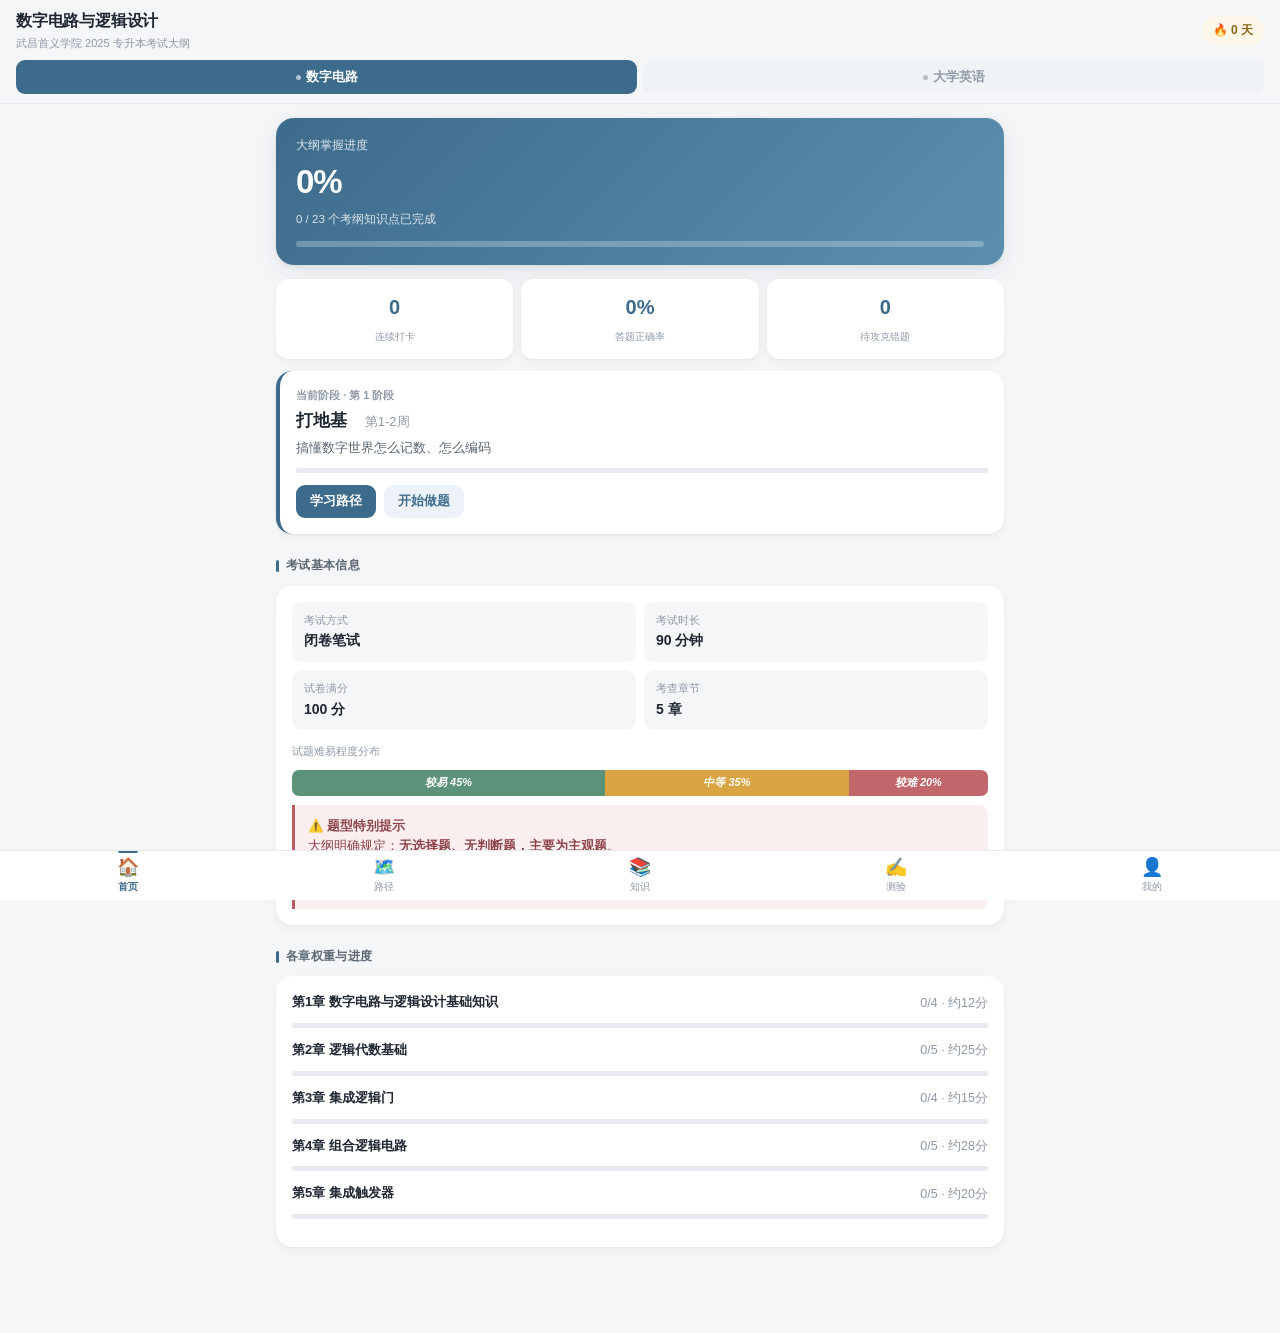
==== web/index.html @ 91a8dfdd "Add kao study web app and iOS scaffold" ====
<!DOCTYPE html>
<html lang="zh-CN">
<head>
<meta charset="UTF-8">
<meta name="viewport" content="width=device-width,initial-scale=1,viewport-fit=cover,maximum-scale=1,user-scalable=no">
<title>专升本备考 · 数电 + 英语</title>
<link rel="stylesheet" href="css/style.css?v=13">
</head>
<body>

<header class="top">
  <div class="top-row">
    <div>
      <h1 id="topTitle">数字电路与逻辑设计</h1>
      <div class="sub" id="topSub">武昌首义学院 2025 专升本考试大纲</div>
    </div>
    <div class="streak" id="streak">🔥 0 天</div>
  </div>
  <div class="subj">
    <button data-s="dl" class="on"><span class="dot"></span>数字电路</button>
    <button data-s="en"><span class="dot"></span>大学英语</button>
  </div>
</header>

<main>
  <section class="page on" id="p-home"></section>
  <section class="page" id="p-path"></section>
  <section class="page" id="p-map"></section>
  <section class="page" id="p-quiz"></section>
  <section class="page" id="p-me"></section>
</main>

<nav class="nav">
  <button class="on" data-p="home"><span class="ic">🏠</span>首页</button>
  <button data-p="path"><span class="ic">🗺️</span>路径</button>
  <button data-p="map"><span class="ic">📚</span>知识</button>
  <button data-p="quiz"><span class="ic">✍️</span>测验</button>
  <button data-p="me"><span class="ic">👤</span>我的</button>
</nav>

<div class="toast" id="toast"></div>

<script src="js/syllabus.js?v=13"></script>
<script src="js/quiz.js?v=13"></script>
<script src="js/dl_lessons.js?v=13"></script>
<script src="js/english.js?v=13"></script>
<script src="js/vocab_ext.js?v=13"></script>
<script src="js/engine.js?v=13"></script>
<script src="js/app.js?v=13"></script>
</body>
</html>
---- web/css/style.css ----
:root{
  /* 中性基底 */
  --bg:#f5f6f8; --card:#fff; --ink:#1f2733; --ink2:#5b6673; --ink3:#8e99a6;
  --line:#e6eaee; --line2:#f0f3f6;
  /* 主题色：数电=靛蓝 / 英语=赭橙 */
  --brand:#3d6b8c; --brand2:#5b8fb0; --brand-l:#ecf2f7;
  --en:#b5703c; --en2:#c98a5a; --en-l:#faf1e9;
  --warm:#c9992e; --warm-l:#fdf7e9;
  --ok:#4f8a6b; --ok-l:#eaf3ee;
  --bad:#b85c62; --bad-l:#faeeef;
  --sh:0 1px 2px rgba(31,39,51,.05),0 3px 12px rgba(31,39,51,.045);
  --sh2:0 2px 6px rgba(31,39,51,.07),0 8px 28px rgba(31,39,51,.07);
  --r:16px; --r2:12px;
}
/* 英语模式整体换色 */
body.en-mode{--brand:var(--en);--brand2:var(--en2);--brand-l:var(--en-l)}

*{margin:0;padding:0;box-sizing:border-box;-webkit-tap-highlight-color:transparent}
body{font-family:-apple-system,BlinkMacSystemFont,'PingFang SC','Helvetica Neue',sans-serif;
  background:var(--bg);color:var(--ink);line-height:1.6;font-size:15px;
  padding-bottom:calc(60px + env(safe-area-inset-bottom));-webkit-font-smoothing:antialiased}

/* ========== 顶栏 ========== */
.top{position:sticky;top:0;z-index:90;background:var(--bg);
  border-bottom:1px solid var(--line);padding:calc(8px + env(safe-area-inset-top)) 16px 0}
.top-row{display:flex;justify-content:space-between;align-items:center;gap:10px;padding-bottom:8px}
.top h1{font-size:16px;font-weight:600;letter-spacing:-.2px}
.top .sub{font-size:11px;color:var(--ink3);margin-top:1px}
.streak{background:var(--warm-l);color:#8a6417;border-radius:20px;padding:5px 11px;
  font-size:12px;font-weight:600;white-space:nowrap}

/* 科目切换 */
.subj{display:flex;gap:6px;padding-bottom:9px}
.subj button{flex:1;border:none;background:var(--line2);color:var(--ink3);
  padding:8px 6px;border-radius:9px;font-size:13px;font-weight:600;font-family:inherit;
  cursor:pointer;transition:all .2s;display:flex;align-items:center;justify-content:center;gap:5px}
.subj button.on{background:var(--brand);color:#fff}
.subj .dot{width:5px;height:5px;border-radius:50%;background:currentColor;opacity:.6}

/* ========== 底部导航 ========== */
.nav{position:fixed;bottom:0;left:0;right:0;z-index:100;display:flex;
  background:#fff;border-top:1px solid var(--line);padding-bottom:env(safe-area-inset-bottom)}
.nav button{flex:1;background:none;border:none;padding:7px 2px 6px;cursor:pointer;
  display:flex;flex-direction:column;align-items:center;gap:2px;
  color:var(--ink3);font-size:10px;font-family:inherit;transition:color .18s;position:relative}
.nav button.on{color:var(--brand);font-weight:600}
.nav button.on::before{content:'';position:absolute;top:0;left:50%;transform:translateX(-50%);
  width:20px;height:2px;background:var(--brand);border-radius:0 0 2px 2px}
.nav .ic{font-size:18px;line-height:1.1}

/* ========== 通用 ========== */
main{padding:14px 16px;max-width:760px;margin:0 auto}
.page{display:none}
.page.on{display:block;opacity:1}
.card{background:var(--card);border-radius:var(--r);padding:16px;box-shadow:var(--sh);margin-bottom:12px}
.card.flat{box-shadow:none;border:1px solid var(--line)}
.sec-t{font-size:12px;font-weight:700;color:var(--ink2);margin:22px 0 10px;
  display:flex;align-items:center;gap:7px;letter-spacing:.3px}
.sec-t::before{content:'';width:3px;height:12px;background:var(--brand);border-radius:2px}
.muted{color:var(--ink3);font-size:12.5px}
.btn{background:var(--brand);color:#fff;border:none;border-radius:10px;padding:11px 18px;
  font-size:14px;font-weight:600;cursor:pointer;font-family:inherit;transition:opacity .15s}
.btn:active{opacity:.72}
.btn.ghost{background:var(--brand-l);color:var(--brand)}
.btn.line{background:none;border:1.5px solid var(--line);color:var(--ink2)}
.btn.sm{padding:8px 14px;font-size:12.5px;border-radius:9px}
.btn.full{width:100%}
.btn:disabled{opacity:.38}
.row{display:flex;gap:8px;flex-wrap:wrap}
.spread{display:flex;justify-content:space-between;align-items:center;gap:10px}

/* ========== Hero ========== */
.hero{background:linear-gradient(135deg,var(--brand),var(--brand2));color:#fff;
  border-radius:18px;padding:18px 20px;margin-bottom:14px;box-shadow:var(--sh2)}
.hero .lbl{font-size:11.5px;opacity:.85;font-weight:500}
.hero .big{font-size:33px;font-weight:700;letter-spacing:-1px;margin:1px 0 2px;font-variant-numeric:tabular-nums}
.hero .note{font-size:11.5px;opacity:.82}
.prog{height:6px;background:rgba(255,255,255,.25);border-radius:3px;overflow:hidden;margin-top:12px}
.prog i{display:block;height:100%;background:#fff;border-radius:3px;transition:width .5s ease}
.grid3{display:grid;grid-template-columns:repeat(3,1fr);gap:8px;margin-bottom:12px}
.stat{background:var(--card);border-radius:var(--r2);padding:12px 6px;text-align:center;box-shadow:var(--sh)}
.stat b{display:block;font-size:20px;font-weight:700;color:var(--brand);font-variant-numeric:tabular-nums}
.stat span{font-size:10px;color:var(--ink3)}

/* ========== 考纲信息 ========== */
.meta-grid{display:grid;grid-template-columns:1fr 1fr;gap:8px}
.meta{background:var(--bg);border-radius:10px;padding:10px 12px}
.meta .k{font-size:10.5px;color:var(--ink3)}
.meta .v{font-size:14px;font-weight:700;margin-top:1px}
.diffbar{display:flex;height:26px;border-radius:7px;overflow:hidden;margin:9px 0}
.diffbar i{display:flex;align-items:center;justify-content:center;color:#fff;font-size:11px;font-weight:700}
.warnbox{background:var(--bad-l);border-left:3px solid var(--bad);border-radius:0 9px 9px 0;
  padding:11px 13px;font-size:12.5px;color:#8d4247;line-height:1.65}
.tipbox{background:var(--warm-l);border-radius:10px;padding:10px 12px;font-size:12px;
  color:#856016;line-height:1.65}
.infobox{background:var(--brand-l);border-radius:10px;padding:11px 13px;font-size:12.5px;
  color:var(--ink2);line-height:1.7}

/* ========== 阶段路径 ========== */
.stage{background:var(--card);border-radius:var(--r);padding:15px;box-shadow:var(--sh);
  margin-bottom:10px;border-left:4px solid var(--line)}
.stage.act{border-left-color:var(--brand)}
.stage.done{border-left-color:var(--ok)}
.stage-n{font-size:10px;color:var(--ink3);font-weight:700;letter-spacing:.6px}
.stage-t{font-size:16px;font-weight:700;margin:2px 0}
.stage-g{font-size:12.5px;color:var(--ink2)}
.badge{font-size:10px;padding:3px 9px;border-radius:20px;background:var(--brand-l);
  color:var(--brand);font-weight:700;white-space:nowrap}
.badge.ok{background:var(--ok-l);color:var(--ok)}
.badge.idle{background:var(--line2);color:var(--ink3)}
.miniprog{height:5px;background:var(--line);border-radius:3px;overflow:hidden;margin-top:10px}
.miniprog i{display:block;height:100%;background:var(--brand);border-radius:3px;transition:width .4s}
.tasks{list-style:none;margin-top:9px}
.tasks li{font-size:12.5px;color:var(--ink2);padding:3px 0 3px 16px;position:relative}
.tasks li::before{content:'○';position:absolute;left:0;color:var(--brand2);font-size:11px}

/* ========== 折叠面板（导图/章节共用） ========== */
.fold{background:var(--card);border-radius:var(--r);box-shadow:var(--sh);margin-bottom:10px;overflow:hidden}
.fold-h{padding:14px 15px;cursor:pointer;display:flex;align-items:center;gap:11px}
.fold-h:active{background:var(--line2)}
.fold-num{width:30px;height:30px;border-radius:9px;background:var(--brand-l);color:var(--brand);
  display:flex;align-items:center;justify-content:center;font-weight:700;font-size:14px;flex-shrink:0}
.fold-t{font-size:15px;font-weight:600;flex:1;line-height:1.35}
.fold-m{font-size:11px;color:var(--ink3);margin-top:2px}
.fold-b{display:none;padding:0 15px 14px}
.fold.open .fold-b{display:block}
.fold.open .arw{transform:rotate(90deg)}
.arw{color:var(--ink3);transition:transform .25s;font-size:15px;flex-shrink:0}

/* 大纲原文引用 */
.raw{background:var(--bg);border-radius:9px;padding:10px 12px;font-size:12px;
  color:var(--ink2);margin:11px 0;line-height:1.7;border-left:2px solid var(--line)}
.raw b{color:var(--brand);font-size:10.5px;letter-spacing:.3px}

/* 知识点卡 */
.node{border:1px solid var(--line);border-radius:var(--r2);padding:12px;margin-bottom:8px}
.node.done{border-color:var(--ok);background:var(--ok-l)}
.node-h{display:flex;align-items:center;gap:9px;margin-bottom:6px}
.node-t{font-size:14px;font-weight:600;flex:1;line-height:1.35}
.chk{width:21px;height:21px;border-radius:50%;border:2px solid var(--line);cursor:pointer;
  display:flex;align-items:center;justify-content:center;font-size:11px;color:transparent;
  flex-shrink:0;transition:all .2s;background:#fff}
.node.done .chk{background:var(--ok);border-color:var(--ok);color:#fff}
.lvtag{font-size:9px;padding:2px 7px;border-radius:10px;color:#fff;font-weight:700;flex-shrink:0}
.pts{list-style:none;margin-top:7px}
.pts li{font-size:12.5px;color:var(--ink2);padding:4px 0 4px 15px;position:relative;line-height:1.6}
.pts li::before{content:'▸';position:absolute;left:0;color:var(--brand2);font-size:10px;top:5px}
.exam{background:var(--warm-l);border-radius:8px;padding:8px 11px;font-size:11.5px;
  color:#856016;margin-top:8px;line-height:1.6}

/* ========== 思维导图（紧凑树） ========== */
.mmtip{font-size:12px;color:var(--ink2);line-height:1.7}
.mtree{margin-top:4px}
.mroot{display:inline-block;background:linear-gradient(135deg,var(--brand),var(--brand2));
  color:#fff;padding:8px 15px;border-radius:10px;font-weight:700;font-size:14px;margin-bottom:4px}
.mbr{margin-left:13px;padding-left:15px;border-left:2px solid var(--line);padding-top:7px}
.mnode{display:inline-flex;align-items:center;gap:6px;background:var(--brand-l);color:var(--brand);
  padding:6px 12px;border-radius:8px;font-size:13px;font-weight:600;margin-bottom:4px;
  cursor:pointer;position:relative;max-width:100%}
.mnode::before{content:'';position:absolute;left:-15px;top:50%;width:13px;height:2px;background:var(--line)}
.mnode.d{background:var(--ok-l);color:var(--ok)}
.mnode.n{background:var(--line2);color:var(--ink2)}
.mleaf{display:block;font-size:12px;color:var(--ink2);padding:3px 0 3px 13px;position:relative;line-height:1.55}
.mleaf::before{content:'';position:absolute;left:0;top:11px;width:6px;height:6px;
  border-radius:50%;background:var(--brand2);opacity:.45}

/* ========== 测验 ========== */
.qmeta{display:flex;justify-content:space-between;align-items:center;margin-bottom:10px;gap:10px}
.dtag{font-size:10.5px;padding:3px 9px;border-radius:20px;font-weight:700;color:#fff;flex-shrink:0}
.qtxt{font-size:16px;font-weight:600;line-height:1.7;margin-bottom:13px;white-space:pre-wrap;letter-spacing:-.1px}
.ans-in{width:100%;border:1.5px solid var(--line);border-radius:10px;padding:11px 13px;
  font-size:14px;font-family:'SF Mono',Menlo,monospace;background:var(--bg);resize:vertical;
  min-height:50px;color:var(--ink);outline:none;transition:border-color .2s}
.ans-in:focus{border-color:var(--brand2);background:#fff}
.sol{background:var(--bg);border-radius:var(--r2);padding:13px;margin-top:12px;display:none}
.sol.on{display:block}
.sol-t{font-size:10.5px;color:var(--ink3);font-weight:700;margin-bottom:6px;letter-spacing:.5px}
.sol pre{font-family:'SF Mono',Menlo,monospace;font-size:12.5px;line-height:1.85;
  white-space:pre-wrap;color:var(--ink);word-break:break-word}
.hintbox{background:var(--warm-l);border-radius:9px;padding:10px 12px;font-size:12.5px;
  color:#856016;margin-top:10px;display:none;line-height:1.6}
.hintbox.on{display:block}
.selfrate{display:flex;gap:7px;margin-top:12px}
.selfrate button{flex:1;padding:10px 4px;border-radius:9px;border:1.5px solid var(--line);
  background:#fff;font-size:12.5px;cursor:pointer;font-family:inherit;font-weight:600;
  transition:transform .15s;line-height:1.35}
.selfrate button:active{transform:scale(.96)}
.sr-bad{color:var(--bad);border-color:#eed4d6!important}
.sr-mid{color:var(--warm);border-color:#f2e3bc!important}
.sr-ok{color:var(--ok);border-color:#c9e0d3!important}

/* ========== 闪卡 ========== */
.flash{background:var(--card);border-radius:20px;box-shadow:var(--sh2);padding:30px 20px;
  min-height:220px;display:flex;flex-direction:column;align-items:center;justify-content:center;
  text-align:center;cursor:pointer;margin-bottom:12px;position:relative}
.flash .w{font-size:32px;font-weight:700;letter-spacing:-.5px;word-break:break-word}
.flash .ph{font-size:14px;color:var(--ink3);margin-top:7px;font-family:'SF Mono',Menlo,monospace}
.flash .mean{font-size:19px;color:var(--brand);font-weight:600;margin-top:16px;line-height:1.5}
.flash .flip-tip{position:absolute;bottom:13px;font-size:11px;color:var(--ink3)}
.flash .lv{position:absolute;top:13px;right:15px;font-size:10px;padding:2px 8px;
  border-radius:10px;background:var(--brand-l);color:var(--brand);font-weight:700}

/* 词汇列表 */
.wlist{max-height:none}
.witem{display:flex;align-items:center;gap:11px;padding:11px 13px;border-bottom:1px solid var(--line2)}
.witem:last-child{border-bottom:none}
.witem .wl{flex:1;min-width:0}
.witem .ww{font-size:15px;font-weight:600}
.witem .wp{font-size:11px;color:var(--ink3);font-family:'SF Mono',Menlo,monospace}
.witem .wm{font-size:12.5px;color:var(--ink2);margin-top:2px;line-height:1.5}
.witem .wbtn{width:30px;height:30px;border-radius:8px;border:1px solid var(--line);
  background:#fff;cursor:pointer;font-size:13px;flex-shrink:0;color:var(--ink3)}
.witem.known .wbtn{background:var(--ok);border-color:var(--ok);color:#fff}
.srch{width:100%;border:1.5px solid var(--line);border-radius:10px;padding:10px 13px;
  font-size:14px;font-family:inherit;background:#fff;outline:none;margin-bottom:10px}
.srch:focus{border-color:var(--brand2)}
.azbar{display:flex;flex-wrap:wrap;gap:4px;margin-bottom:10px}
.azbar span{width:26px;height:26px;border-radius:6px;background:var(--card);border:1px solid var(--line);
  display:flex;align-items:center;justify-content:center;font-size:11px;font-weight:600;
  color:var(--ink2);cursor:pointer}
.azbar span.on{background:var(--brand);color:#fff;border-color:var(--brand)}

/* 语法卡 */
.gpt{display:flex;gap:9px;padding:8px 0;border-bottom:1px solid var(--line2);font-size:12.5px}
.gpt:last-child{border-bottom:none}
.gpt .k{color:var(--brand);font-weight:700;flex-shrink:0;min-width:78px;line-height:1.55}
.gpt .v{color:var(--ink2);line-height:1.65;flex:1}
.why{background:var(--brand-l);border-radius:9px;padding:10px 12px;font-size:12.5px;
  color:var(--ink2);line-height:1.65;margin-bottom:10px}
.must{font-size:9px;padding:2px 7px;border-radius:9px;background:var(--bad);color:#fff;font-weight:700}

/* ========== 其他 ========== */
.empty{text-align:center;padding:42px 20px;color:var(--ink3)}
.empty .e{font-size:38px;margin-bottom:11px;opacity:.45}
.empty p{font-size:13px;line-height:1.75}
.ref{border:1px solid var(--line);border-radius:var(--r2);padding:13px;margin-bottom:9px}
.ref.main{border-color:var(--brand2);background:var(--brand-l)}
.ref-t{font-size:14.5px;font-weight:700;margin-bottom:2px}
.ref-a{font-size:12px;color:var(--ink2)}
.ref-p{font-size:11.5px;color:var(--ink3);margin-top:2px}
.ref-tag{display:inline-block;font-size:9.5px;background:var(--brand);color:#fff;
  padding:2px 8px;border-radius:10px;margin-bottom:5px;font-weight:700}
.wrong{border-left:3px solid var(--bad);background:var(--card);border-radius:0 10px 10px 0;
  padding:12px 13px;margin-bottom:8px;box-shadow:var(--sh)}
.wrong-q{font-size:13.5px;font-weight:500;line-height:1.6}
.wrong-m{font-size:11px;color:var(--ink3);margin-top:6px;display:flex;
  justify-content:space-between;align-items:center;gap:8px}
.chip{display:inline-block;font-size:11.5px;padding:5px 11px;border-radius:16px;
  background:var(--card);color:var(--ink2);margin:0 5px 5px 0;cursor:pointer;
  border:1px solid var(--line);transition:all .18s}
.chip.on{background:var(--brand);color:#fff;border-color:var(--brand)}
.toast{position:fixed;bottom:74px;left:50%;transform:translateX(-50%) translateY(12px);
  background:rgba(31,39,51,.95);color:#fff;padding:10px 20px;border-radius:22px;font-size:13px;
  z-index:300;opacity:0;transition:all .26s;pointer-events:none;max-width:80%;text-align:center}
.toast.on{opacity:1;transform:translateX(-50%) translateY(0)}
.tabs{display:flex;gap:6px;margin-bottom:12px;overflow-x:auto;padding-bottom:2px}
.tabs button{border:none;background:var(--card);color:var(--ink2);padding:8px 14px;
  border-radius:9px;font-size:12.5px;font-weight:600;font-family:inherit;cursor:pointer;
  white-space:nowrap;border:1px solid var(--line)}
.tabs button.on{background:var(--brand);color:#fff;border-color:var(--brand)}

/* ========== 朗读按钮 ========== */
.spk{background:var(--brand-l);color:var(--brand);border:none;border-radius:18px;
  padding:6px 13px;font-size:12.5px;font-weight:600;font-family:inherit;cursor:pointer;
  margin:9px 4px 0;transition:opacity .15s}
.spk:active{opacity:.6}

/* ========== SM-2 评分按钮 ========== */
.srs-grade{display:grid;grid-template-columns:1fr 1fr;gap:8px}
.srs-grade button{padding:12px 6px;border-radius:11px;border:1.5px solid var(--line);
  background:#fff;font-family:inherit;font-size:13.5px;font-weight:600;cursor:pointer;
  display:flex;flex-direction:column;align-items:center;gap:3px;transition:transform .15s}
.srs-grade button:active{transform:scale(.96)}
.srs-grade span{font-size:10.5px;font-weight:500;color:var(--ink3)}
.srs-grade .g0{color:var(--bad);border-color:#eed4d6}
.srs-grade .g1{color:#c9992e;border-color:#f2e3bc}
.srs-grade .g2{color:var(--brand);border-color:#cfe0ec}
.srs-grade .g3{color:var(--ok);border-color:#c9e0d3}

/* ========== 测试题面 ========== */
.qword{text-align:center;padding:14px 0 4px}
.qword .qw{font-size:27px;font-weight:700;letter-spacing:-.4px;word-break:break-word;line-height:1.35}
.qword .qph{font-size:13px;color:var(--ink3);font-family:'SF Mono',Menlo,monospace;margin-top:4px}

/* 选项 */
.opts{display:flex;flex-direction:column;gap:8px;margin-top:14px}
.opt{display:flex;align-items:center;gap:10px;padding:12px 13px;border-radius:11px;
  border:1.5px solid var(--line);background:#fff;cursor:pointer;font-family:inherit;
  text-align:left;transition:all .16s;width:100%}
.opt:active{transform:scale(.985)}
.opt .oi{width:23px;height:23px;border-radius:50%;background:var(--line2);color:var(--ink2);
  display:flex;align-items:center;justify-content:center;font-size:11.5px;font-weight:700;flex-shrink:0}
.opt .ot{font-size:14.5px;color:var(--ink);line-height:1.5;flex:1}
.opt.ok{border-color:var(--ok);background:var(--ok-l)}
.opt.ok .oi{background:var(--ok);color:#fff}
.opt.no{border-color:var(--bad);background:var(--bad-l)}
.opt.no .oi{background:var(--bad);color:#fff}
.opt:disabled{cursor:default}

/* 反馈框 */
.fb{border-radius:11px;padding:12px 13px;margin-top:13px}
.fb.ok{background:var(--ok-l);border-left:3px solid var(--ok)}
.fb.no{background:var(--bad-l);border-left:3px solid var(--bad)}
.fb-h{font-size:13.5px;font-weight:700;margin-bottom:5px}
.fb.ok .fb-h{color:var(--ok)}
.fb.no .fb-h{color:var(--bad)}
.fb-b{font-size:13px;color:var(--ink2);line-height:1.6}
.fb-b b{color:var(--ink);font-size:15px}

/* ========== 每日计划 ========== */
.goal-btn{background:rgba(255,255,255,.22);color:#fff;border:none;border-radius:16px;
  padding:6px 13px;font-size:12px;font-weight:600;font-family:inherit;cursor:pointer}
.goal-btn:active{opacity:.7}
.plan-split{display:flex;align-items:center;background:var(--bg);border-radius:12px;padding:13px 6px}
.ps-item{flex:1;text-align:center}
.ps-item b{display:block;font-size:22px;font-weight:700;font-variant-numeric:tabular-nums;line-height:1.2}
.ps-item span{font-size:11px;color:var(--ink3)}
.ps-sep{width:1px;height:26px;background:var(--line)}

/* 熟练度条 */
.fambar{display:flex;height:12px;border-radius:6px;overflow:hidden;margin-bottom:13px;background:var(--line2)}
.fambar i{display:block;transition:width .5s}
.famlist{display:flex;flex-direction:column}
.famrow{display:flex;align-items:center;gap:9px;padding:11px 2px;
  border-bottom:1px solid var(--line2);cursor:pointer}
.famrow:last-child{border-bottom:none}
.famrow:active{background:var(--bg)}
.fdot{width:10px;height:10px;border-radius:50%;flex-shrink:0}
.fname{font-size:14px;font-weight:600;min-width:36px}
.fdesc{font-size:11.5px;color:var(--ink3);flex:1}
.fnum{font-size:15px;font-weight:700;font-variant-numeric:tabular-nums;color:var(--ink2)}
.famrow .arw{font-size:14px}
.wsrs{font-size:11px;color:var(--ink3);margin-top:3px}

/* 柱状图 */
.chart{display:flex;align-items:flex-end;justify-content:space-between;gap:5px;
  height:118px;padding:0 2px}
.cbar{flex:1;display:flex;flex-direction:column;align-items:center;justify-content:flex-end;height:100%}
.cval{font-size:10px;color:var(--ink3);margin-bottom:3px;font-variant-numeric:tabular-nums;min-height:13px}
.cstack{width:100%;max-width:30px;display:flex;flex-direction:column-reverse;
  border-radius:5px;overflow:hidden;background:var(--line2)}
.cstack i{display:block;width:100%}
.cday{font-size:10.5px;color:var(--ink3);margin-top:6px}
.legend{display:flex;align-items:center;gap:14px;margin-top:12px;padding-top:11px;
  border-top:1px solid var(--line2);font-size:11.5px;color:var(--ink2)}
.legend span{display:flex;align-items:center;gap:5px}
.legend i{width:9px;height:9px;border-radius:2px;display:block}

/* 今日词表 */
.tw-h{font-size:12.5px;font-weight:700;color:var(--ink2);margin-bottom:8px}
.twrap{display:flex;flex-wrap:wrap;gap:6px}
.wchip{font-size:12.5px;padding:5px 10px;border-radius:8px;border:1px solid;
  cursor:pointer;font-weight:500}
.wchip:active{opacity:.6}

/* 学习卡 */
.stag{display:inline-block;font-size:11px;font-weight:700;padding:4px 10px;
  border-radius:14px;background:var(--brand-l);color:var(--brand)}
.smean{text-align:center;font-size:20px;font-weight:600;color:var(--brand);
  margin-top:16px;line-height:1.5;padding:0 6px}
.ftag{font-size:10.5px;padding:3px 9px;border-radius:12px;font-weight:700;white-space:nowrap}
.goal-modal{position:fixed;inset:0;z-index:400;background:rgba(31,39,51,.35);display:flex;align-items:flex-end;justify-content:center}
.goal-sheet{background:#fff;border-radius:18px 18px 0 0;padding:22px 18px calc(22px + env(safe-area-inset-bottom));width:100%;max-width:760px;box-shadow:0 -8px 30px rgba(31,39,51,.15)}
.goal-title{font-size:18px;font-weight:700;margin-bottom:4px}.goal-sheet input{width:100%;font-size:26px;font-weight:700;text-align:center;border:1.5px solid var(--line);border-radius:11px;padding:10px;margin:16px 0;outline:none;color:var(--brand)}.goal-sheet .btn{flex:1}

/* ========== 专业课二级讲解页 ========== */
.detail-modal{position:fixed;inset:0;z-index:450;background:rgba(31,39,51,.38);display:flex;align-items:flex-end;justify-content:center}
.detail-sheet{background:#fff;border-radius:20px 20px 0 0;width:100%;max-width:760px;max-height:90vh;overflow:auto;padding:20px 18px calc(22px + env(safe-area-inset-bottom));box-shadow:0 -8px 30px rgba(31,39,51,.18)}
.detail-ch{font-size:11px;color:var(--ink3)}.detail-title{font-size:19px;font-weight:700;margin-top:3px}.close-detail{width:30px;height:30px;border:0;border-radius:50%;background:var(--line2);font-size:23px;color:var(--ink2)}
.detail-level{font-size:12px;font-weight:700;margin:12px 0}.detail-section{background:var(--bg);border-radius:11px;padding:12px 13px;margin:9px 0;font-size:12.5px;color:var(--ink2);line-height:1.75}.detail-section>b{color:var(--brand);font-size:12px}.detail-section p{margin-top:4px}.detail-section ul{padding-left:19px;margin-top:4px}
.lesson-goal{background:var(--brand-l);border-radius:11px;padding:13px;margin:10px 0;font-size:13px;color:var(--ink2);line-height:1.7}.lesson-goal b{color:var(--brand)}
.lesson-step{display:flex;gap:10px;border-bottom:1px solid var(--line2);padding:12px 2px;font-size:13px;color:var(--ink2);line-height:1.75}.step-no{width:24px;height:24px;border-radius:50%;background:var(--brand);color:#fff;display:flex;align-items:center;justify-content:center;font-weight:700;flex-shrink:0}.lesson-step b{color:var(--ink);font-size:13.5px}.lesson-step p{margin-top:3px}
.lesson-example{background:var(--warm-l);border-radius:11px;padding:13px;margin:11px 0;font-size:13px;color:#765516;line-height:1.75}.lesson-example b{color:#9a711e}.lesson-example p{margin-top:4px}.lesson-check{background:var(--ok-l);border-radius:11px;padding:13px;margin:11px 0;font-size:13px;color:var(--ink2);line-height:1.7}.lesson-check b{color:var(--ok)}.lesson-check p{margin:4px 0 8px}.lesson-next{display:flex;justify-content:space-between;align-items:center;padding:12px 2px;margin-bottom:10px;font-size:12px;color:var(--ink3)}.lesson-next b{color:var(--brand);font-size:13px}
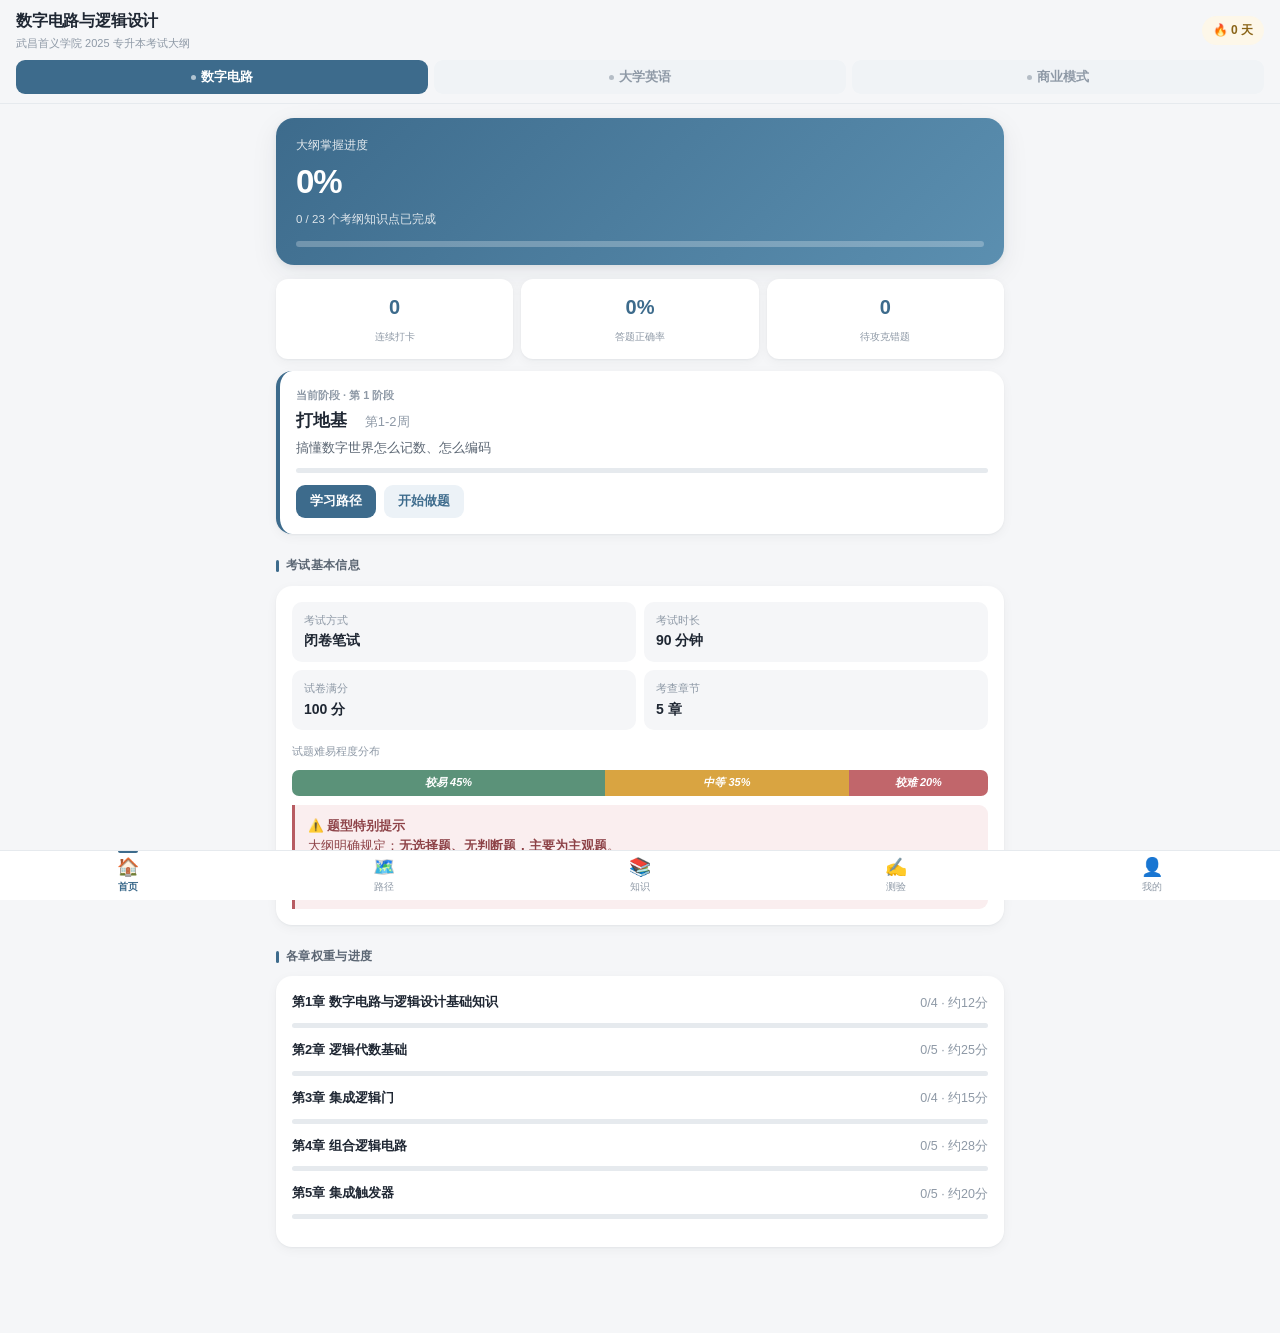
==== commit c69dd8c7: "Add business model domain: 7 stages, 21 lessons, 63 quizzes from 3 books" ====
--- a/web/index.html
+++ b/web/index.html
@@ -4,7 +4,7 @@
 <meta charset="UTF-8">
 <meta name="viewport" content="width=device-width,initial-scale=1,viewport-fit=cover,maximum-scale=1,user-scalable=no">
 <title>专升本备考 · 数电 + 英语</title>
-<link rel="stylesheet" href="css/style.css?v=13">
+<link rel="stylesheet" href="css/style.css?v=37">
 </head>
 <body>
 
@@ -19,6 +19,7 @@
   <div class="subj">
     <button data-s="dl" class="on"><span class="dot"></span>数字电路</button>
     <button data-s="en"><span class="dot"></span>大学英语</button>
+    <button data-s="bm"><span class="dot"></span>商业模式</button>
   </div>
 </header>
 
@@ -40,12 +41,30 @@
 
 <div class="toast" id="toast"></div>
 
-<script src="js/syllabus.js?v=13"></script>
-<script src="js/quiz.js?v=13"></script>
-<script src="js/dl_lessons.js?v=13"></script>
-<script src="js/english.js?v=13"></script>
-<script src="js/vocab_ext.js?v=13"></script>
-<script src="js/engine.js?v=13"></script>
-<script src="js/app.js?v=13"></script>
+<script src="js/syllabus.js?v=37"></script>
+<script src="js/quiz.js?v=37"></script>
+<script src="js/dl_lessons.js?v=37"></script>
+<script src="js/english.js?v=37"></script>
+<script src="js/vocab_ext.js?v=37"></script>
+<script src="js/vocab3000.js?v=37"></script>
+<script src="js/exam2026.js?v=37"></script>
+<script src="js/wordbuild.js?v=37"></script>
+<script src="js/wordbuild_ui.js?v=37"></script>
+<script src="js/roots_ext.js?v=37"></script>
+<script src="js/deep.js?v=37"></script>
+<script src="js/core_sents.js?v=37"></script>
+<script src="js/wordtap.js?v=37"></script>
+<script src="js/sents_ext.js?v=37"></script>
+<script src="js/deep_ui.js?v=37"></script>
+<script src="js/engine.js?v=37"></script>
+<script src="js/qtypes.js?v=37"></script>
+<script src="js/domain_ue.js?v=37"></script>
+<script src="js/ue_lessons.js?v=37"></script>
+<script src="js/ue_lessons2.js?v=37"></script>
+<script src="js/ue_lessons3.js?v=37"></script>
+<script src="js/ue_lessons4.js?v=37"></script>
+<script src="js/app.js?v=37"></script>
+<script src="js/flow.js?v=37"></script>
+<script src="js/bm_ui.js?v=37"></script>
 </body>
 </html>
--- a/web/css/style.css
+++ b/web/css/style.css
@@ -371,3 +371,500 @@
 .lesson-goal{background:var(--brand-l);border-radius:11px;padding:13px;margin:10px 0;font-size:13px;color:var(--ink2);line-height:1.7}.lesson-goal b{color:var(--brand)}
 .lesson-step{display:flex;gap:10px;border-bottom:1px solid var(--line2);padding:12px 2px;font-size:13px;color:var(--ink2);line-height:1.75}.step-no{width:24px;height:24px;border-radius:50%;background:var(--brand);color:#fff;display:flex;align-items:center;justify-content:center;font-weight:700;flex-shrink:0}.lesson-step b{color:var(--ink);font-size:13.5px}.lesson-step p{margin-top:3px}
 .lesson-example{background:var(--warm-l);border-radius:11px;padding:13px;margin:11px 0;font-size:13px;color:#765516;line-height:1.75}.lesson-example b{color:#9a711e}.lesson-example p{margin-top:4px}.lesson-check{background:var(--ok-l);border-radius:11px;padding:13px;margin:11px 0;font-size:13px;color:var(--ink2);line-height:1.7}.lesson-check b{color:var(--ok)}.lesson-check p{margin:4px 0 8px}.lesson-next{display:flex;justify-content:space-between;align-items:center;padding:12px 2px;margin-bottom:10px;font-size:12px;color:var(--ink3)}.lesson-next b{color:var(--brand);font-size:13px}
+
+/* ============================================================
+   构词法模块样式
+   注意：禁用 animation 与 backdrop-filter（iSH WebView 兼容）
+   ============================================================ */
+
+/* 顶部标签导航 */
+.wb-nav{display:flex;gap:6px;overflow-x:auto;padding:2px 0 10px;
+  -webkit-overflow-scrolling:touch;scrollbar-width:none}
+.wb-nav::-webkit-scrollbar{display:none}
+.wb-nav button{flex:0 0 auto;display:flex;flex-direction:column;align-items:center;
+  gap:3px;padding:8px 13px;border:1px solid var(--line);border-radius:11px;
+  background:var(--card);color:var(--ink2);font-size:12px;cursor:pointer;
+  transition:none;min-width:60px}
+.wb-nav button i{font-style:normal;font-size:15px;line-height:1}
+.wb-nav button span{white-space:nowrap;font-size:11.5px}
+.wb-nav button.on{background:var(--brand);color:#fff;border-color:var(--brand)}
+
+/* 引导说明块 */
+.wb-intro{background:var(--card);border-radius:var(--r);padding:14px 15px;
+  margin-bottom:12px;border-left:3px solid var(--brand);box-shadow:var(--sh)}
+.wb-intro b{display:block;font-size:14px;margin-bottom:5px;color:var(--ink)}
+.wb-intro p{font-size:12.5px;color:var(--ink2);line-height:1.65;margin:0}
+
+/* 折叠卡片 */
+.wb-card{background:var(--card);border-radius:var(--r);box-shadow:var(--sh);
+  margin-bottom:9px;overflow:hidden}
+.wb-head{display:flex;align-items:center;gap:11px;padding:13px 14px;cursor:pointer}
+.wb-key{flex:0 0 auto;min-width:62px;text-align:center;padding:6px 9px;
+  background:var(--brand);color:#fff;border-radius:8px;
+  font-size:13.5px;font-weight:600;letter-spacing:.3px}
+.wb-key.suf{background:var(--ink2)}
+.syn-core{flex:0 0 auto;min-width:70px;text-align:center;padding:6px 9px;
+  background:var(--bg);color:var(--brand);border:1px solid var(--brand);
+  border-radius:8px;font-size:13px;font-weight:600}
+.wb-mean{flex:1;min-width:0}
+.wb-mean b{display:block;font-size:13.5px;color:var(--ink);font-weight:600}
+.wb-mean span{font-size:11.5px;color:var(--ink3)}
+.wb-pos{display:inline-block;margin-left:6px;padding:1px 6px;background:var(--bg);
+  border-radius:5px;font-size:10.5px;color:var(--ink2)}
+.wb-arrow{flex:0 0 auto;color:var(--ink3);font-size:13px;padding:0 2px}
+.wb-arrow.up{transform:rotate(180deg)}
+
+/* 展开内容 */
+.wb-body{padding:0 14px 14px;border-top:1px solid var(--line)}
+.wb-from{font-size:11.5px;color:var(--ink3);padding:9px 0 7px}
+.wb-word{background:var(--bg);border-radius:9px;padding:10px 12px;margin-bottom:7px}
+.ww-top{display:flex;align-items:center;justify-content:space-between;gap:8px}
+.ww-top b{font-size:14.5px;color:var(--ink);font-weight:600}
+.ww-spk{background:none;border:none;font-size:14px;cursor:pointer;
+  padding:2px 4px;opacity:.65;line-height:1}
+.ww-split{font-size:11.5px;color:var(--brand);margin:3px 0 4px;
+  font-family:'SF Mono',Menlo,monospace}
+.ww-def{font-size:12.5px;color:var(--ink2);line-height:1.55}
+
+/* 前后缀例子 */
+.wb-ex{display:flex;align-items:baseline;gap:10px;padding:8px 11px;
+  background:var(--bg);border-radius:8px;margin-bottom:6px}
+.ex-l{flex:1;font-size:12.5px;color:var(--ink);font-weight:500;
+  font-family:'SF Mono',Menlo,monospace}
+.ex-r{flex:0 0 auto;font-size:12px;color:var(--ink2)}
+
+/* 提示条 */
+.wb-tip{margin-top:9px;padding:9px 11px;background:var(--bg);
+  border-radius:8px;font-size:12px;color:var(--ink2);line-height:1.6}
+
+/* 同义替换标签 */
+.syn-list{display:flex;flex-wrap:wrap;gap:6px;padding:10px 0 9px}
+.syn-tag{padding:5px 11px;background:var(--bg);border:1px solid var(--line);
+  border-radius:14px;font-size:12.5px;color:var(--ink);cursor:pointer}
+.syn-ex{padding:10px 12px;background:var(--bg);border-radius:8px;
+  font-size:12.5px;color:var(--ink2);line-height:1.6;font-style:italic}
+
+/* 真题词汇卡 */
+.ex-card{background:var(--card);border-radius:var(--r);padding:13px 14px;
+  margin-bottom:9px;box-shadow:var(--sh)}
+.ex-head{display:flex;align-items:center;justify-content:space-between;gap:10px}
+.ex-w{font-size:15.5px;font-weight:600;color:var(--ink);min-width:0;flex:1}
+.ex-ph{display:block;font-size:11.5px;color:var(--ink3);font-weight:400;
+  font-family:'SF Mono',Menlo,monospace;margin-top:1px}
+.ex-tools{flex:0 0 auto;display:flex;align-items:center;gap:6px}
+.ex-src{padding:2px 8px;background:var(--bg);border-radius:10px;
+  font-size:10.5px;color:var(--ink3);white-space:nowrap}
+.ex-def{font-size:13px;color:var(--ink2);margin:7px 0 8px;line-height:1.55}
+.ex-sent{padding:9px 11px;background:var(--bg);border-radius:8px;
+  font-size:12.5px;color:var(--ink);line-height:1.6;font-style:italic}
+.ex-note{margin-top:7px;font-size:11.5px;color:var(--ink3);line-height:1.55}
+.ex-note.warn{color:var(--bad);font-weight:500}
+
+/* 构词练习 */
+.mq-bar{height:4px;background:var(--line);border-radius:2px;overflow:hidden;margin-bottom:7px}
+.mq-fill{height:100%;background:var(--brand);border-radius:2px}
+.mq-count{font-size:11.5px;color:var(--ink3);text-align:right;margin-bottom:10px}
+.mq-card{background:var(--card);border-radius:var(--r);padding:22px 18px;
+  box-shadow:var(--sh);text-align:center}
+.mq-stem{font-size:30px;font-weight:600;color:var(--ink);letter-spacing:.5px}
+.mq-want{font-size:13px;color:var(--ink2);margin:9px 0 17px}
+.mq-want b{color:var(--brand)}
+.mq-in{width:100%;padding:13px 14px;border:1.5px solid var(--line);
+  border-radius:11px;font-size:16px;text-align:center;color:var(--ink);
+  background:var(--bg);outline:none;box-sizing:border-box}
+.mq-in:focus{border-color:var(--brand)}
+.mq-btns{display:flex;gap:9px;margin-top:15px}
+.mq-btns button{flex:1;padding:12px;border-radius:11px;font-size:14px;
+  cursor:pointer;border:none;font-weight:500}
+.btn-main{background:var(--brand);color:#fff}
+.btn-ghost{background:var(--bg);color:var(--ink2);border:1px solid var(--line)!important}
+.mq-hint{margin-top:12px;padding:10px 12px;background:var(--bg);
+  border-radius:9px;font-size:12.5px;color:var(--ink2);text-align:left}
+.mq-ok,.mq-no{margin-top:12px;padding:12px 13px;border-radius:9px;
+  font-size:13.5px;text-align:left}
+.mq-ok{background:rgba(79,138,107,.1);color:var(--ok)}
+.mq-no{background:rgba(184,92,98,.1);color:var(--bad)}
+.mq-why{margin-top:6px;font-size:12px;color:var(--ink2);line-height:1.6}
+.mq-done{background:var(--card);border-radius:var(--r);padding:34px 22px;
+  text-align:center;box-shadow:var(--sh)}
+.md-icon{width:52px;height:52px;line-height:52px;margin:0 auto 14px;
+  background:var(--ok);color:#fff;border-radius:50%;font-size:25px}
+.md-t{font-size:16px;font-weight:600;color:var(--ink);margin-bottom:7px}
+.md-s{font-size:12.5px;color:var(--ink2);line-height:1.65;margin-bottom:18px}
+.mq-done .btn-main{padding:12px 30px;border-radius:11px;font-size:14px;border:none}
+
+/* ============================================================
+   深度卡（答题后弹出）
+   ============================================================ */
+body.deep-lock{overflow:hidden}
+.deep-mask{position:fixed;inset:0;background:rgba(20,26,34,.42);z-index:200}
+.deep-sheet{position:fixed;left:0;right:0;bottom:0;z-index:201;
+  background:var(--card);border-radius:20px 20px 0 0;
+  max-height:88vh;display:flex;flex-direction:column;
+  box-shadow:0 -4px 24px rgba(20,26,34,.16)}
+.deep-grip{width:38px;height:4px;background:var(--line);border-radius:2px;
+  margin:9px auto 2px;flex:0 0 auto}
+
+/* 头部 */
+.deep-hd{padding:12px 18px 14px;text-align:center;flex:0 0 auto;
+  border-bottom:1px solid var(--line)}
+.deep-hd.ok{background:linear-gradient(180deg,rgba(79,138,107,.09),transparent)}
+.deep-hd.bad{background:linear-gradient(180deg,rgba(184,92,98,.09),transparent)}
+.deep-res{font-size:13px;font-weight:600;margin-bottom:7px}
+.deep-hd.ok .deep-res{color:var(--ok)}
+.deep-hd.bad .deep-res{color:var(--bad)}
+.deep-w{display:flex;align-items:center;justify-content:center;gap:7px}
+.dw-t{font-size:27px;font-weight:700;color:var(--ink);letter-spacing:.3px;
+  word-break:break-word}
+.dw-spk{background:var(--bg);border:1px solid var(--line);border-radius:9px;
+  font-size:14px;padding:5px 9px;cursor:pointer;line-height:1;flex:0 0 auto}
+.deep-ph{font-size:12.5px;color:var(--ink3);margin-top:4px;
+  font-family:'SF Mono',Menlo,monospace}
+.deep-def{font-size:14.5px;color:var(--ink2);margin-top:7px;line-height:1.55}
+.deep-tags{display:flex;gap:6px;justify-content:center;flex-wrap:wrap;margin-top:9px}
+.dt{padding:3px 10px;background:var(--bg);border-radius:11px;
+  font-size:11px;color:var(--ink2)}
+.dt.up{background:var(--warm-l);color:var(--warm)}
+.dt.dia{background:var(--bad-l);color:var(--bad)}
+.deep-rep{margin-top:9px;font-size:11.5px;color:var(--brand);font-weight:500}
+
+/* 滚动体 */
+.deep-body{flex:1;overflow-y:auto;-webkit-overflow-scrolling:touch;
+  padding:14px 16px 8px}
+.deep-sec{margin-bottom:16px}
+.ds-t{display:flex;align-items:center;gap:6px;font-size:13px;font-weight:600;
+  color:var(--ink);margin-bottom:9px}
+.ds-t i{font-style:normal;font-size:14px}
+
+/* 构词拆解 */
+.dm-card{background:var(--bg);border-radius:12px;padding:12px 13px;margin-bottom:9px}
+.dm-top{display:flex;align-items:center;gap:7px;flex-wrap:wrap}
+.dm-kind{padding:2px 8px;border-radius:6px;font-size:10.5px;color:#fff}
+.dm-kind.root{background:var(--brand)}
+.dm-kind.prefix{background:var(--warm)}
+.dm-kind.suffix{background:var(--ok)}
+.dm-key{font-size:15px;font-weight:700;color:var(--ink);
+  font-family:'SF Mono',Menlo,monospace}
+.dm-mean{font-size:13px;color:var(--ink2);flex:1}
+.dm-spk{background:none;border:none;font-size:14px;cursor:pointer;
+  padding:2px;opacity:.6;flex:0 0 auto}
+.dm-split{margin-top:8px;padding:8px 10px;background:var(--card);
+  border-radius:8px;font-size:13px;color:var(--brand);
+  font-family:'SF Mono',Menlo,monospace;word-break:break-word}
+.dm-pos{margin-top:5px;font-size:11.5px;color:var(--ok);font-weight:500}
+.dm-from{margin-top:5px;font-size:11px;color:var(--ink3)}
+.dm-tip{margin-top:7px;padding:7px 9px;background:var(--card);border-radius:8px;
+  font-size:11.5px;color:var(--ink2);line-height:1.55}
+.dm-fam-t{margin-top:10px;font-size:11.5px;color:var(--ink3);font-weight:500}
+.dm-fam{display:flex;flex-direction:column;gap:5px;margin-top:6px}
+.dm-fw{display:flex;align-items:baseline;gap:8px;padding:7px 10px;
+  background:var(--card);border-radius:8px;cursor:pointer}
+.dm-fw b{font-size:12.5px;color:var(--ink);flex:0 0 auto;min-width:78px}
+.dm-fw span{font-size:11.5px;color:var(--ink2);line-height:1.5}
+
+/* 例句 */
+.dsn-card{background:var(--bg);border-radius:12px;padding:11px 13px;margin-bottom:8px}
+.dsn-top{display:flex;align-items:center;justify-content:space-between;gap:8px;
+  margin-bottom:7px}
+.dsn-src{padding:2px 8px;background:var(--card);border-radius:9px;
+  font-size:10.5px;color:var(--ink3)}
+.dsn-spk{background:none;border:none;font-size:14px;cursor:pointer;
+  padding:2px;opacity:.6}
+.dsn-en{font-size:13.5px;color:var(--ink);line-height:1.65}
+.dsn-en .hl{color:var(--brand);font-weight:700;
+  border-bottom:2px solid var(--brand);padding-bottom:1px}
+.dsn-cn{margin-top:6px;font-size:12.5px;color:var(--ink2);line-height:1.55}
+.dsn-note{margin-top:6px;padding:6px 9px;background:var(--card);
+  border-radius:7px;font-size:11.5px;color:var(--ink2);line-height:1.5}
+
+/* 同义替换 */
+.dsy-card{background:var(--bg);border-radius:12px;padding:11px 13px;margin-bottom:8px}
+.dsy-topic{font-size:13px;font-weight:600;color:var(--ink)}
+.dsy-topic span{font-size:11px;color:var(--ink3);font-weight:400}
+.dsy-list{display:flex;flex-wrap:wrap;gap:5px;margin-top:8px}
+.dsy-tag{padding:4px 10px;background:var(--card);border:1px solid var(--line);
+  border-radius:13px;font-size:12px;color:var(--ink);cursor:pointer}
+.dsy-ex{margin-top:8px;padding:8px 10px;background:var(--card);border-radius:8px;
+  font-size:12px;color:var(--ink2);font-style:italic;line-height:1.55}
+.dsy-note{margin-top:6px;font-size:11.5px;color:var(--ink3);line-height:1.5}
+
+.deep-empty{padding:24px 12px;text-align:center;font-size:12.5px;
+  color:var(--ink3);line-height:1.8}
+
+/* 底部按钮 */
+.deep-foot{flex:0 0 auto;padding:11px 16px calc(11px + env(safe-area-inset-bottom));
+  border-top:1px solid var(--line);background:var(--card)}
+.deep-btn{width:100%;padding:14px;border:none;border-radius:13px;
+  background:var(--brand);color:#fff;font-size:15px;font-weight:600;cursor:pointer}
+
+/* 三遍循环进度指示 */
+.rep-bar{display:flex;align-items:center;justify-content:space-between;
+  gap:10px;margin-bottom:12px;font-size:11.5px;color:var(--ink3)}
+.rep-dots{display:flex;align-items:center;gap:4px}
+.rep-dots i{width:14px;height:4px;border-radius:2px;background:var(--line);
+  display:inline-block}
+.rep-dots i.done{background:var(--ok)}
+.rep-dots i.now{background:var(--brand)}
+.rep-dots em{font-style:normal}
+.rep-done{color:var(--ink3)}
+
+/* 学法建议卡 */
+.dav-card{background:var(--bg);border-radius:12px;padding:12px 13px}
+.dav-text{font-size:13px;color:var(--ink2);line-height:1.7}
+.dav-sib-t{margin-top:11px;font-size:11.5px;color:var(--ink3);font-weight:500}
+.dav-sibs{display:flex;flex-direction:column;gap:5px;margin-top:6px}
+.dav-sw{display:flex;align-items:baseline;gap:8px;padding:7px 10px;
+  background:var(--card);border-radius:8px;cursor:pointer}
+.dav-sw b{font-size:12.5px;color:var(--ink);flex:0 0 auto;min-width:80px}
+.dav-sw span{font-size:11.5px;color:var(--ink2);line-height:1.5}
+.dav-tip{margin-top:10px;padding:8px 10px;background:var(--warm-l);
+  border-radius:8px;font-size:11.5px;color:var(--warm);line-height:1.6}
+
+/* ============================================================
+   句子填空题 + 拼写可选入口
+   ============================================================ */
+.uv-tip{font-size:12px;color:var(--ink3);margin-bottom:9px}
+.uv-sent{padding:15px 14px;background:var(--bg);border-radius:12px;
+  font-size:15px;line-height:1.85;color:var(--ink)}
+.uv-blank{display:inline-block;min-width:74px;border-bottom:2px solid var(--brand);
+  color:var(--brand);text-align:center;font-weight:600}
+.uv-fill{color:var(--brand);font-weight:700;border-bottom:2px solid var(--brand)}
+.uv-src{margin-top:7px;font-size:11px;color:var(--ink3);text-align:right}
+.uv-full{margin-top:6px;font-size:13.5px;color:var(--ink);line-height:1.7}
+.uv-cn{margin-top:5px;font-size:12.5px;color:var(--ink2);line-height:1.6}
+.spk.sm{font-size:12px;padding:2px 7px;margin-left:5px}
+
+/* 拼写可选邀请卡 */
+.spell-invite{padding:18px 16px}
+.si-t{font-size:15.5px;font-weight:700;color:var(--ink);margin-bottom:7px}
+.si-d{font-size:12.5px;color:var(--ink2);line-height:1.75;margin-bottom:12px}
+.si-words{display:flex;flex-wrap:wrap;gap:5px;margin-bottom:14px}
+.si-w{padding:4px 9px;background:var(--bg);border-radius:8px;
+  font-size:12px;color:var(--ink)}
+.si-more{padding:4px 9px;font-size:12px;color:var(--ink3)}
+.si-btns{display:flex;gap:7px}
+.si-btns .btn{flex:1;display:flex;flex-direction:column;align-items:center;
+  gap:2px;padding:11px 6px;font-size:13.5px;line-height:1.3}
+.si-btns .btn em{font-style:normal;font-size:10.5px;opacity:.75;font-weight:400}
+
+/* 拼写提示（首字母补全） */
+.sp-hint{margin:10px 0 4px;padding:12px;background:var(--bg);border-radius:10px;
+  text-align:center;font-size:22px;letter-spacing:5px;color:var(--brand);
+  font-family:'SF Mono',Menlo,monospace;font-weight:600}
+
+/* ============================================================
+   词性标注 + 句中查词
+   ============================================================ */
+
+/* 词性徽章 */
+.pos-badge{display:inline-block;padding:2px 8px;border-radius:6px;
+  font-size:11px;font-weight:600;margin:0 3px 3px 0}
+.deep-pos{margin-top:8px;display:flex;gap:0;justify-content:center;flex-wrap:wrap}
+.dp-line{display:flex;align-items:baseline;gap:6px;margin-bottom:4px;
+  text-align:left;flex-wrap:wrap;justify-content:center}
+.dp-tag{display:inline-block;padding:1px 7px;border-radius:5px;
+  font-size:10.5px;font-weight:600;flex:0 0 auto}
+.dp-def{font-size:14px;color:var(--ink2);line-height:1.55}
+
+/* 可点击单词 */
+.dsn-en .sw, .uv-full .sw{
+  display:inline;cursor:pointer;border-radius:3px;padding:0 1px;
+  border-bottom:1px dotted transparent}
+.dsn-en .sw:not(.no), .uv-full .sw:not(.no){
+  border-bottom-color:rgba(140,150,165,.45)}
+.dsn-en .sw.hl, .uv-full .sw.hl{
+  color:var(--brand);font-weight:700;
+  border-bottom:2px solid var(--brand)}
+.dsn-en .sw.no, .uv-full .sw.no{cursor:default;border-bottom:none}
+.ds-hint{font-style:normal;font-size:10.5px;color:var(--ink3);
+  font-weight:400;margin-left:auto}
+.uv-taphint{margin-top:6px;font-size:10.5px;color:var(--ink3)}
+
+/* 查词气泡 */
+.wp-wrap{position:fixed;left:0;right:0;top:0;z-index:400;display:none;
+  padding:0 16px;pointer-events:none;will-change:top}
+.wp-wrap.on{display:block}
+.wp-box{max-width:340px;margin:0 auto;background:var(--card);
+  border-radius:14px;padding:13px 15px;pointer-events:auto;
+  box-shadow:0 4px 20px rgba(20,26,34,.18),0 0 0 1px var(--line)}
+.wp-w{display:flex;align-items:center;gap:6px;font-size:17px;
+  font-weight:700;color:var(--ink)}
+.wp-spk{background:var(--bg);border:1px solid var(--line);border-radius:7px;
+  font-size:12px;padding:3px 7px;cursor:pointer;line-height:1;flex:0 0 auto}
+.wp-ph{font-size:11.5px;color:var(--ink3);margin-top:3px;
+  font-family:'SF Mono',Menlo,monospace}
+.wp-pos{margin-top:7px;display:flex;flex-wrap:wrap;gap:0}
+.wp-def{margin-top:5px}
+.wp-def .dp-line{justify-content:flex-start}
+.wp-def .dp-def{font-size:13px}
+.wp-form{margin-top:7px;padding-top:7px;border-top:1px solid var(--line);
+  font-size:11px;color:var(--ink3)}
+.wp-none{margin-top:6px;font-size:12.5px;color:var(--ink3)}
+.wp-dim{color:var(--ink3);font-size:10.5px;line-height:1.5}
+
+/* ============================================================
+   新词学习卡 v2
+   ============================================================ */
+.sv-card{padding:0;overflow:hidden}
+.sv-card .stag{margin:14px 16px 0}
+.sv-head{padding:12px 16px 16px;text-align:center;
+  border-bottom:1px solid var(--line)}
+.sv-w{font-size:32px;font-weight:700;color:var(--ink);
+  letter-spacing:.3px;word-break:break-word;line-height:1.25}
+.sv-ph{font-size:13px;color:var(--ink3);margin-top:5px;
+  font-family:'SF Mono',Menlo,monospace}
+.sv-spk{display:flex;gap:8px;justify-content:center;margin-top:10px}
+.sv-def{margin-top:13px}
+.sv-def .dp-line{justify-content:center}
+.sv-def .dp-def{font-size:15.5px;color:var(--ink)}
+.sv-tags{display:flex;gap:6px;justify-content:center;flex-wrap:wrap;margin-top:11px}
+.sv-body{padding:15px 16px 4px}
+.sv-body .deep-sec{margin-bottom:15px}
+.sv-foot{padding:4px 16px 16px}
+.sv-hint{text-align:center;font-size:12px;color:var(--ink3);margin-bottom:11px}
+
+/* ============================================================
+   商业模式领域
+   ============================================================ */
+.bm-hero{background:var(--card);border-radius:var(--r);padding:18px 16px;
+  margin-bottom:12px;box-shadow:var(--sh)}
+.bm-h-t{font-size:20px;font-weight:700;color:var(--ink)}
+.bm-h-s{font-size:13px;color:var(--brand);margin-top:3px;font-weight:500}
+.bm-h-i{font-size:12.5px;color:var(--ink2);line-height:1.75;margin-top:10px}
+.bm-prog{margin-top:14px}
+.bm-p-bar{height:5px;background:var(--line);border-radius:3px;overflow:hidden}
+.bm-p-bar i{display:block;height:100%;background:var(--brand);border-radius:3px}
+.bm-p-txt{font-size:11.5px;color:var(--ink3);margin-top:5px;text-align:right}
+
+/* 学习路径 */
+.bm-week{background:var(--card);border-radius:var(--r);padding:14px 15px;
+  margin-bottom:10px;box-shadow:var(--sh);border-left:3px solid var(--line)}
+.bm-week.done{border-left-color:var(--ok)}
+.bmw-h{display:flex;align-items:center;gap:9px;flex-wrap:wrap}
+.bmw-n{font-size:12px;font-weight:700;color:var(--brand);
+  background:var(--brand-l);padding:2px 9px;border-radius:8px}
+.bmw-f{font-size:14px;font-weight:600;color:var(--ink);flex:1}
+.bmw-p{font-size:11.5px;color:var(--ink3)}
+.bmw-nodes{margin-top:10px;display:flex;flex-direction:column;gap:5px}
+.bmw-node{padding:8px 11px;background:var(--bg);border-radius:9px;
+  font-size:13px;color:var(--ink2);cursor:pointer}
+.bmw-node.d{color:var(--ok)}
+.bmw-task{margin-top:11px;padding:10px 12px;background:var(--warm-l);
+  border-radius:9px;font-size:12px;color:var(--ink2);line-height:1.65}
+.bmw-task b{display:block;color:var(--warm);margin-bottom:3px;font-size:11.5px}
+
+/* 参考书 */
+.bm-books{background:var(--card);border-radius:var(--r);padding:15px;
+  margin-top:14px;box-shadow:var(--sh)}
+.bmb-t{font-size:14px;font-weight:600;color:var(--ink);margin-bottom:11px}
+.bmb-item{padding:11px 12px;background:var(--bg);border-radius:10px;margin-bottom:8px}
+.bmb-h{display:flex;align-items:baseline;gap:8px;flex-wrap:wrap}
+.bmb-h b{font-size:13.5px;color:var(--ink)}
+.bmb-h span{font-size:10.5px;color:var(--brand);background:var(--brand-l);
+  padding:1px 7px;border-radius:6px}
+.bmb-a{font-size:11.5px;color:var(--ink3);margin-top:2px}
+.bmb-w{font-size:12px;color:var(--ink2);line-height:1.6;margin-top:6px}
+
+/* 知识地图 */
+.bm-stage{background:var(--card);border-radius:var(--r);box-shadow:var(--sh);
+  margin-bottom:9px;overflow:hidden}
+.bms-h{display:flex;align-items:center;gap:11px;padding:14px}
+.bms-num{width:30px;height:30px;line-height:30px;text-align:center;flex:0 0 auto;
+  background:var(--brand);color:#fff;border-radius:9px;font-size:14px;font-weight:600}
+.bm-stage.done .bms-num{background:var(--ok)}
+.bms-mid{flex:1;min-width:0}
+.bms-t{font-size:14.5px;font-weight:600;color:var(--ink)}
+.bms-g{font-size:12px;color:var(--ink2);margin-top:2px}
+.bms-m{font-size:11px;color:var(--ink3);margin-top:3px}
+.bms-body{padding:0 14px 14px;border-top:1px solid var(--line)}
+.bms-why{padding:10px 0 11px;font-size:12.5px;color:var(--ink2);line-height:1.7}
+.bms-node{background:var(--bg);border-radius:11px;padding:11px 12px;
+  margin-bottom:7px;cursor:pointer}
+.bms-node.d{background:var(--ok-l)}
+.bmn-h{display:flex;align-items:center;gap:8px;justify-content:space-between}
+.bmn-t{font-size:13.5px;font-weight:600;color:var(--ink)}
+.bmn-lv{font-size:10px;padding:2px 7px;border-radius:6px;flex:0 0 auto;
+  background:var(--line2);color:var(--ink3)}
+.bmn-lv.lv-理解{background:var(--brand-l);color:var(--brand)}
+.bmn-lv.lv-掌握{background:var(--warm-l);color:var(--warm)}
+.bmn-lv.lv-灵活运用{background:var(--bad-l);color:var(--bad)}
+.bmn-pts{margin-top:7px;display:flex;flex-wrap:wrap;gap:5px}
+.bmn-pts span{font-size:11px;color:var(--ink3);background:var(--card);
+  padding:3px 8px;border-radius:6px}
+
+/* 教学页 */
+.bm-back{display:inline-block;padding:7px 14px;background:var(--card);
+  border-radius:10px;font-size:13px;color:var(--brand);cursor:pointer;
+  margin-bottom:10px;box-shadow:var(--sh)}
+.bml{background:var(--card);border-radius:var(--r);padding:18px 16px;box-shadow:var(--sh)}
+.bml-t{font-size:20px;font-weight:700;color:var(--ink);margin-bottom:16px}
+.bml-sec{margin-bottom:18px}
+.bml-sec.why{background:var(--brand-l);border-radius:12px;padding:13px 14px}
+.bml-sec.ex{background:var(--bg);border-radius:12px;padding:13px 14px}
+.bml-sec.mis{background:var(--bad-l);border-radius:12px;padding:13px 14px}
+.bml-sec.quiz{background:var(--bg);border-radius:12px;padding:13px 14px}
+.bml-st{display:flex;align-items:center;gap:7px;font-size:14px;font-weight:600;
+  color:var(--ink);margin-bottom:9px}
+.bml-i{width:20px;height:20px;line-height:20px;text-align:center;flex:0 0 auto;
+  background:var(--brand);color:#fff;border-radius:6px;font-size:11px}
+.bml-c{font-size:13.5px;color:var(--ink2);line-height:1.85}
+.bml-c b{color:var(--ink)}
+.bml-c blockquote{margin:9px 0;padding:9px 12px;background:var(--card);
+  border-left:3px solid var(--brand);border-radius:0 8px 8px 0;
+  font-size:13px;color:var(--ink2)}
+.bml-sec.why .bml-c blockquote{background:rgba(255,255,255,.6)}
+.bmt{width:100%;border-collapse:collapse;margin:10px 0;font-size:12.5px}
+.bmt th,.bmt td{padding:7px 9px;border:1px solid var(--line);text-align:left}
+.bmt th{background:var(--bg);font-weight:600;color:var(--ink)}
+.bml-m{padding:8px 11px;background:rgba(255,255,255,.6);border-radius:8px;
+  margin-bottom:6px;font-size:12.5px;color:var(--ink2);line-height:1.6}
+.bml-q{padding:11px 12px;background:var(--card);border-radius:10px;margin-bottom:8px}
+.bmq-q{font-size:13.5px;color:var(--ink);line-height:1.65}
+.bmq-btn{margin-top:8px;padding:6px 14px;border:1px solid var(--line);
+  background:var(--bg);border-radius:8px;font-size:12px;color:var(--ink2);cursor:pointer}
+.bmq-a{display:none;margin-top:9px;padding:10px 12px;background:var(--ok-l);
+  border-radius:9px;font-size:13px;color:var(--ok)}
+.bmq-a.on{display:block}
+.bmq-w{margin-top:5px;font-size:12px;color:var(--ink2);line-height:1.65}
+.bml-foot{margin-top:20px}
+
+/* 概念卡 */
+.bm-cards{display:flex;flex-wrap:wrap;gap:8px}
+.bm-card{flex:1 1 calc(50% - 4px);min-width:140px;background:var(--card);
+  border-radius:12px;padding:12px 13px;box-shadow:var(--sh);cursor:pointer}
+.bmc-n{font-size:14px;font-weight:600;color:var(--ink)}
+.bmc-f{font-size:11px;color:var(--ink3);margin-top:3px}
+
+/* 自测 */
+.bmq-card{background:var(--card);border-radius:var(--r);padding:20px 16px;
+  box-shadow:var(--sh)}
+.bmq-qt{font-size:16px;color:var(--ink);line-height:1.75;margin-bottom:16px}
+.bmq-ans{padding:13px 14px;background:var(--ok-l);border-radius:11px;
+  font-size:14px;color:var(--ok)}
+.bmq-al{font-size:11px;color:var(--ink3);margin-bottom:5px}
+.bmq-self{display:flex;gap:9px;margin-top:14px}
+.bmq-self .btn{flex:1}
+
+/* 商业模式主题色：墨绿 */
+body.bm-mode{--brand:#3f7a63;--brand2:#5b9a80;--brand-l:#ecf4f0}
+
+/* 商业模式首页 */
+.bm-next{cursor:pointer;position:relative;padding:16px}
+.bmn-lbl{font-size:11px;color:var(--brand);font-weight:600}
+.bmn-title{font-size:17px;font-weight:700;color:var(--ink);margin-top:5px}
+.bmn-stage{font-size:12px;color:var(--ink3);margin-top:3px}
+.bmn-go{position:absolute;right:16px;bottom:16px;font-size:13px;
+  color:var(--brand);font-weight:600}
+.bmh-stage{display:flex;align-items:center;gap:10px;padding:10px 11px;
+  background:var(--bg);border-radius:10px;margin-bottom:6px;cursor:pointer}
+.bmh-stage.done{background:var(--ok-l)}
+.bmh-num{width:24px;height:24px;line-height:24px;text-align:center;flex:0 0 auto;
+  background:var(--brand);color:#fff;border-radius:7px;font-size:12px;font-weight:600}
+.bmh-stage.done .bmh-num{background:var(--ok)}
+.bmh-mid{flex:1;min-width:0}
+.bmh-t{font-size:13.5px;font-weight:600;color:var(--ink)}
+.bmh-m{font-size:11px;color:var(--ink3);margin-top:2px}
+.bmh-bar{width:44px;height:4px;background:var(--line);border-radius:2px;
+  overflow:hidden;flex:0 0 auto}
+.bmh-bar i{display:block;height:100%;background:var(--brand);border-radius:2px}
+.bmh-stage.done .bmh-bar i{background:var(--ok)}
